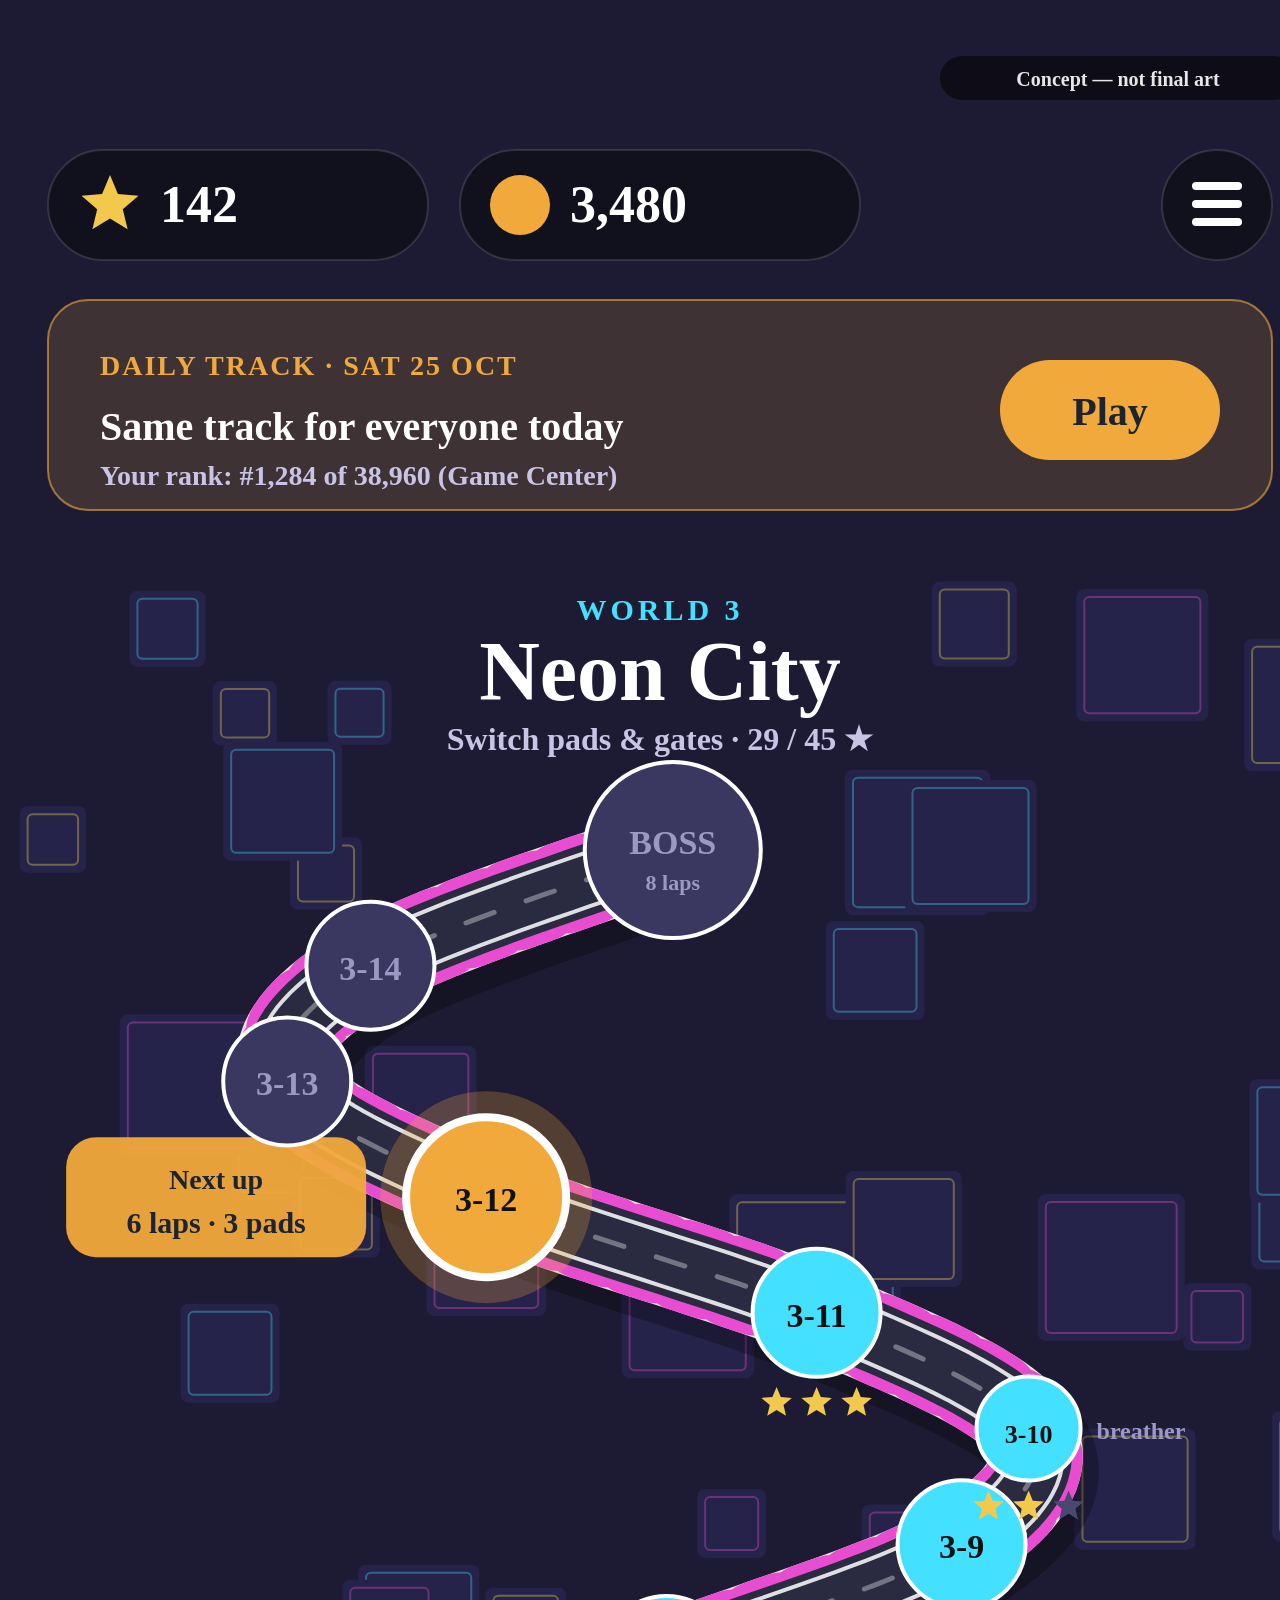
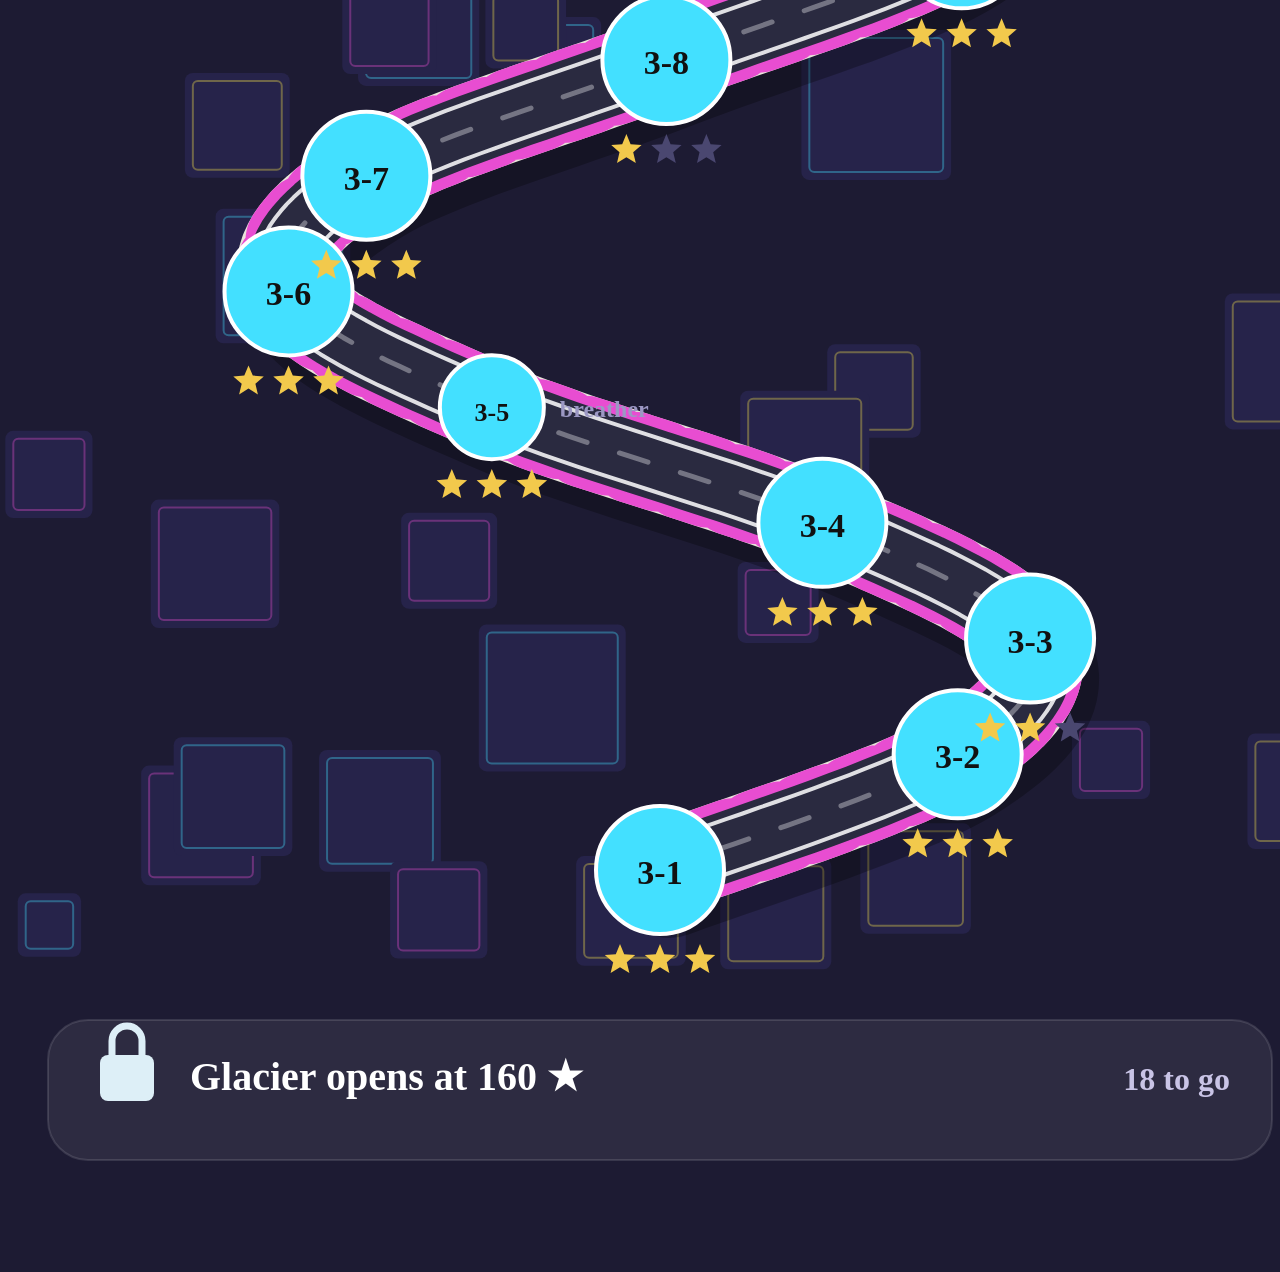
==== concept/images/src/04-world-map.html @ a9138a4e "Stage 1: racing market research and Echo Lap concept - research/: ranking of 33 iPhone racing games " ====
<!doctype html><meta charset="utf-8">
<body><script src="lib.js"></script><script src="config.js"></script><script src="worlds.js"></script><script>
const W = 1320, H = 2868;
const s = svgRoot(W, H, '#1D1B33');
const r = rng(31);
// City blocks backdrop.
for (let i = 0; i < 60; i++) {
  const x = r() * W, y = 500 + r() * 2000, w = 60 + r() * 90;
  el('rect', { x, y, width: w, height: w, rx: 8, fill: '#26234A' }, s);
  el('rect', { x: x + 8, y: y + 8, width: w - 16, height: w - 16, rx: 5, fill: 'none', stroke: ['#43E0FF', '#E84DD1', '#F7E14B'][i % 3], 'stroke-width': 2, opacity: 0.35 }, s);
}

// Top bar.
panel(s, 48, 150, 380, 110, { r: 55 });
star(s, 110, 205, 30, '#F2C94C');
text(s, 160, 222, '142', { size: 52, weight: 900 });
panel(s, 460, 150, 400, 110, { r: 55 });
el('circle', { cx: 520, cy: 205, r: 30, fill: '#F2A93B' }, s);
text(s, 570, 222, '3,480', { size: 52, weight: 900 });
panel(s, 1162, 150, 110, 110, { r: 55 });
[0, 1, 2].forEach(k => el('rect', { x: 1192, y: 182 + k * 18, width: 50, height: 8, rx: 4, fill: '#fff' }, s));

// Daily track card.
panel(s, 48, 300, 1224, 210, { r: 40, fill: 'rgba(242,169,59,.16)', stroke: 'rgba(242,169,59,.6)' });
text(s, 100, 375, 'DAILY TRACK · SAT 25 OCT', { size: 28, weight: 800, fill: '#F2A93B', spacing: 2 });
text(s, 100, 440, 'Same track for everyone today', { size: 40, weight: 800 });
text(s, 100, 485, 'Your rank: #1,284 of 38,960 (Game Center)', { size: 28, weight: 600, fill: '#C9C4E6' });
el('rect', { x: 1000, y: 360, width: 220, height: 100, rx: 50, fill: '#F2A93B' }, s);
text(s, 1110, 425, 'Play', { size: 40, weight: 900, anchor: 'middle', fill: '#1B2430' });

// World banner.
text(s, 660, 620, 'WORLD 3', { size: 30, weight: 800, anchor: 'middle', fill: '#43E0FF', spacing: 4 });
text(s, 660, 700, 'Neon City', { size: 84, weight: 900, anchor: 'middle', family: 'Inter Display' });
text(s, 660, 750, 'Switch pads & gates  ·  29 / 45 ★', { size: 32, weight: 600, anchor: 'middle', fill: '#C9C4E6' });

// Level path (bottom = 3-1, top = 3-15), drawn as a road.
const nodes = [];
for (let i = 0; i < 15; i++) {
  const t = i / 14;
  nodes.push([660 + Math.sin(i * 0.9) * 380, 2470 - t * 1620]);
}
const path = spline(nodes, 20, false);
road(s, path, { width: 70, closed: false, asphalt: '#2A2A40', kerbB: '#E84DD1' });
const stars = [3, 3, 2, 3, 3, 3, 3, 1, 3, 2, 3];
nodes.forEach(([x, y], i) => {
  const n = i + 1, done = i < 11, current = i === 11, boss = n === 15, rest = n % 5 === 0 && !boss;
  const rad = boss ? 88 : current ? 80 : rest ? 52 : 64;
  if (current) el('circle', { cx: x, cy: y, r: rad + 26, fill: 'rgba(242,169,59,.25)' }, s);
  el('circle', { cx: x, cy: y, r: rad, fill: done ? '#43E0FF' : current ? '#F2A93B' : '#3A3760', stroke: '#fff', 'stroke-width': current ? 8 : 4 }, s);
  text(s, x, y + (boss ? 4 : 14), boss ? 'BOSS' : '3-' + n, { size: boss ? 34 : rest ? 26 : 34, weight: 900, anchor: 'middle', fill: done || current ? '#111' : '#9C98C4' });
  if (boss) text(s, x, y + 40, '8 laps', { size: 22, weight: 700, anchor: 'middle', fill: '#9C98C4' });
  if (rest) text(s, x + rad + 16, y + 10, 'breather', { size: 24, weight: 700, fill: '#9C98C4' });
  if (done) for (let k = 0; k < 3; k++) star(s, x - 40 + k * 40, y + rad + 26, 16, k < stars[i] ? '#F2C94C' : '#4A4770');
  if (current) {
    panel(s, x - 420, y - 60, 300, 120, { r: 30, fill: 'rgba(242,169,59,.95)', stroke: 'none' });
    text(s, x - 270, y - 8, 'Next up', { size: 28, weight: 700, anchor: 'middle', fill: '#1B2430' });
    text(s, x - 270, y + 36, '6 laps · 3 pads', { size: 30, weight: 900, anchor: 'middle', fill: '#1B2430' });
  }
});

// Star gate to the next world.
panel(s, 48, 2620, 1224, 140, { r: 40, fill: 'rgba(255,255,255,.07)' });
el('rect', { x: 100, y: 2655, width: 54, height: 46, rx: 8, fill: '#DDEFF7' }, s);
el('path', { d: 'M112 2655 v-14 a15 15 0 0 1 30 0 v14', fill: 'none', stroke: '#DDEFF7', 'stroke-width': 7 }, s);
text(s, 190, 2690, 'Glacier opens at 160 ★', { size: 40, weight: 800 });
text(s, 1230, 2690, '18 to go', { size: 32, weight: 700, anchor: 'end', fill: '#C9C4E6' });
stamp(s, W, 120);
</script></body>
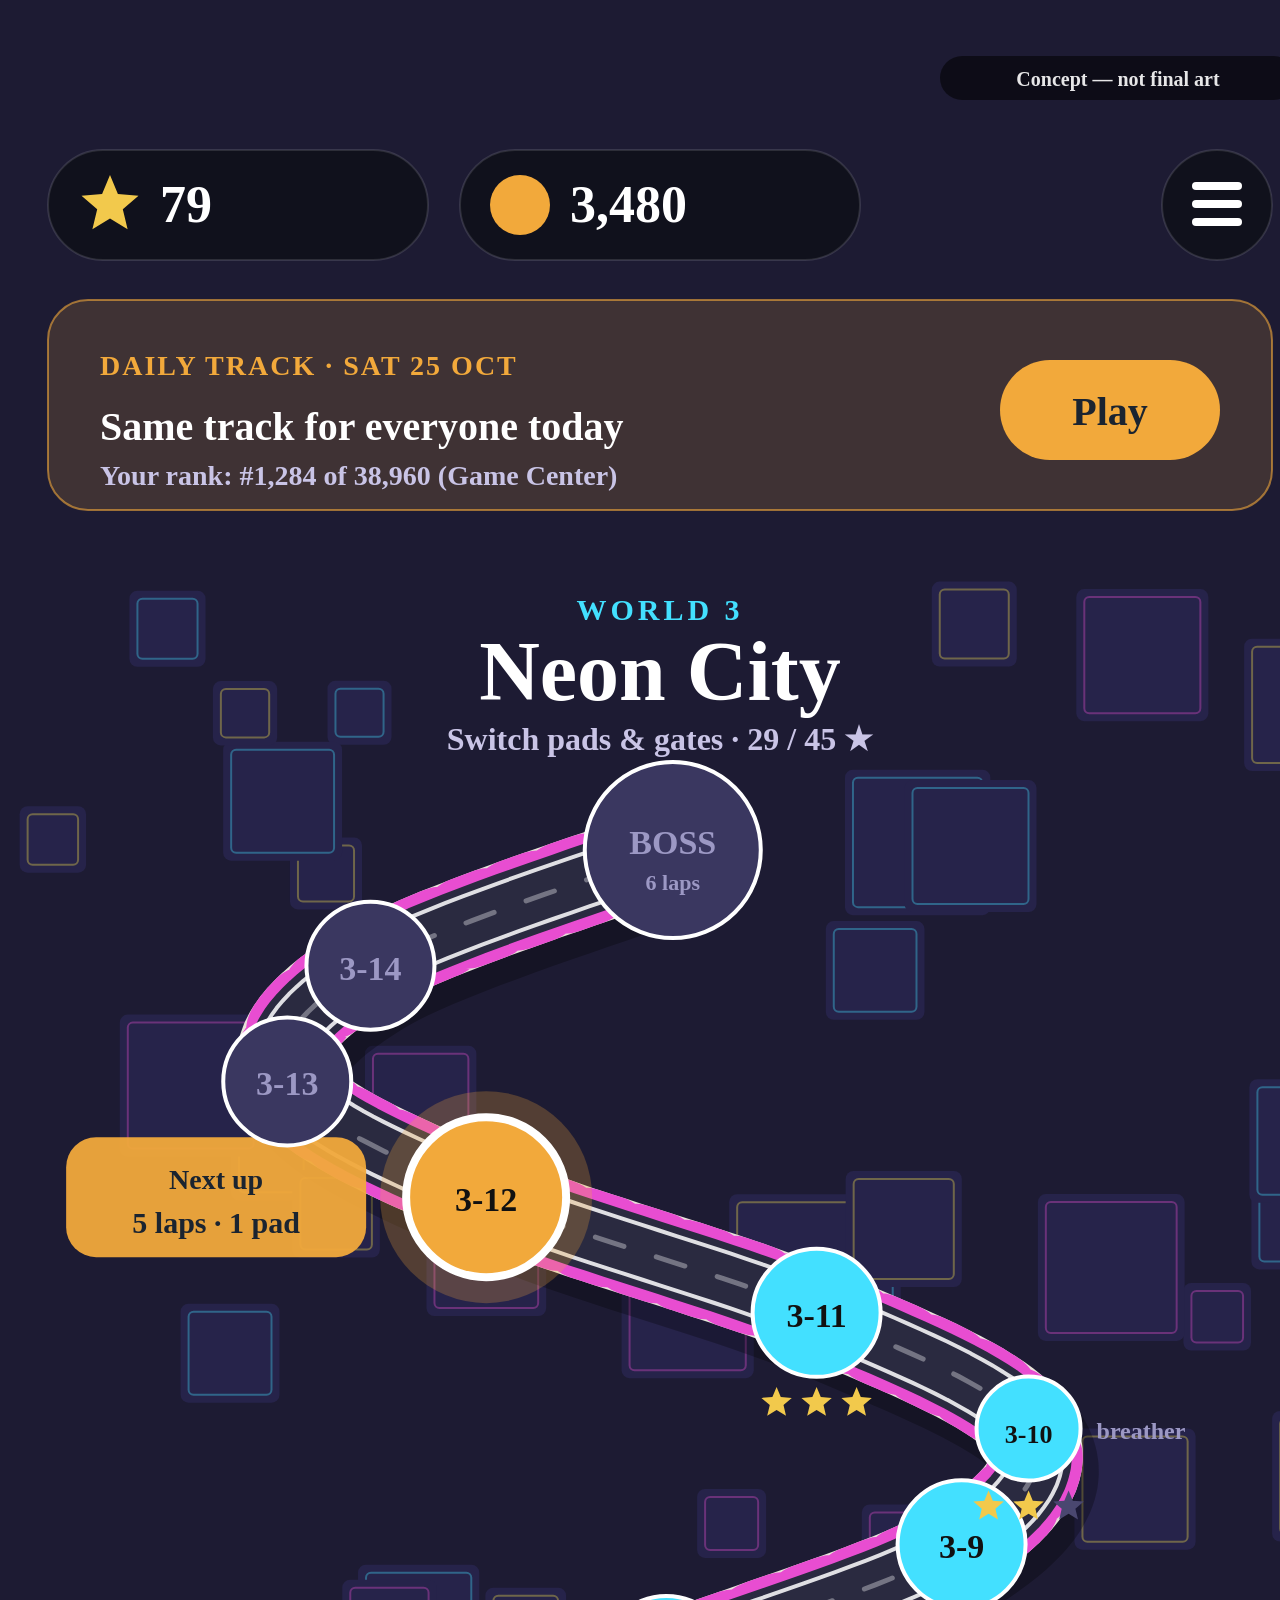
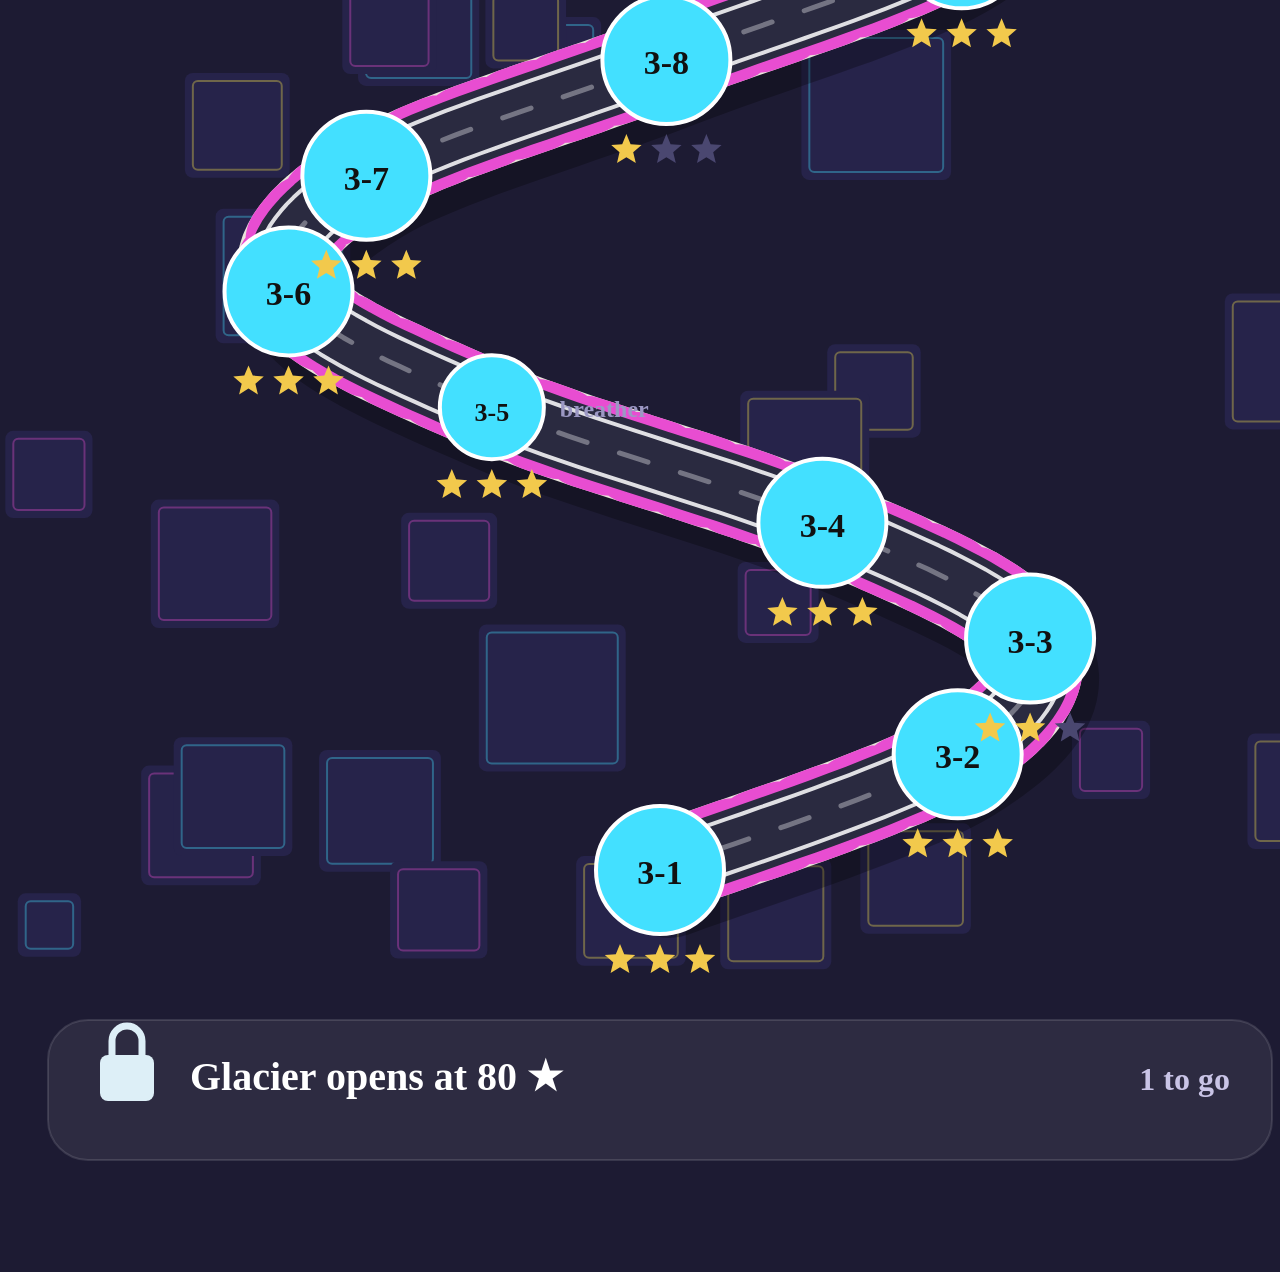
==== commit 68fbdf9c: "Add App Store docs, website pages and split CI jobs - docs: compliance checklist, Game Center setup " ====
--- a/concept/images/src/04-world-map.html
+++ b/concept/images/src/04-world-map.html
@@ -13,7 +13,7 @@
 // Top bar.
 panel(s, 48, 150, 380, 110, { r: 55 });
 star(s, 110, 205, 30, '#F2C94C');
-text(s, 160, 222, '142', { size: 52, weight: 900 });
+text(s, 160, 222, '79', { size: 52, weight: 900 });
 panel(s, 460, 150, 400, 110, { r: 55 });
 el('circle', { cx: 520, cy: 205, r: 30, fill: '#F2A93B' }, s);
 text(s, 570, 222, '3,480', { size: 52, weight: 900 });
@@ -48,13 +48,13 @@
   if (current) el('circle', { cx: x, cy: y, r: rad + 26, fill: 'rgba(242,169,59,.25)' }, s);
   el('circle', { cx: x, cy: y, r: rad, fill: done ? '#43E0FF' : current ? '#F2A93B' : '#3A3760', stroke: '#fff', 'stroke-width': current ? 8 : 4 }, s);
   text(s, x, y + (boss ? 4 : 14), boss ? 'BOSS' : '3-' + n, { size: boss ? 34 : rest ? 26 : 34, weight: 900, anchor: 'middle', fill: done || current ? '#111' : '#9C98C4' });
-  if (boss) text(s, x, y + 40, '8 laps', { size: 22, weight: 700, anchor: 'middle', fill: '#9C98C4' });
+  if (boss) text(s, x, y + 40, '6 laps', { size: 22, weight: 700, anchor: 'middle', fill: '#9C98C4' });
   if (rest) text(s, x + rad + 16, y + 10, 'breather', { size: 24, weight: 700, fill: '#9C98C4' });
   if (done) for (let k = 0; k < 3; k++) star(s, x - 40 + k * 40, y + rad + 26, 16, k < stars[i] ? '#F2C94C' : '#4A4770');
   if (current) {
     panel(s, x - 420, y - 60, 300, 120, { r: 30, fill: 'rgba(242,169,59,.95)', stroke: 'none' });
     text(s, x - 270, y - 8, 'Next up', { size: 28, weight: 700, anchor: 'middle', fill: '#1B2430' });
-    text(s, x - 270, y + 36, '6 laps · 3 pads', { size: 30, weight: 900, anchor: 'middle', fill: '#1B2430' });
+    text(s, x - 270, y + 36, '5 laps · 1 pad', { size: 30, weight: 900, anchor: 'middle', fill: '#1B2430' });
   }
 });
 
@@ -62,7 +62,7 @@
 panel(s, 48, 2620, 1224, 140, { r: 40, fill: 'rgba(255,255,255,.07)' });
 el('rect', { x: 100, y: 2655, width: 54, height: 46, rx: 8, fill: '#DDEFF7' }, s);
 el('path', { d: 'M112 2655 v-14 a15 15 0 0 1 30 0 v14', fill: 'none', stroke: '#DDEFF7', 'stroke-width': 7 }, s);
-text(s, 190, 2690, 'Glacier opens at 160 ★', { size: 40, weight: 800 });
-text(s, 1230, 2690, '18 to go', { size: 32, weight: 700, anchor: 'end', fill: '#C9C4E6' });
+text(s, 190, 2690, 'Glacier opens at 80 ★', { size: 40, weight: 800 });
+text(s, 1230, 2690, '1 to go', { size: 32, weight: 700, anchor: 'end', fill: '#C9C4E6' });
 stamp(s, W, 120);
 </script></body>
